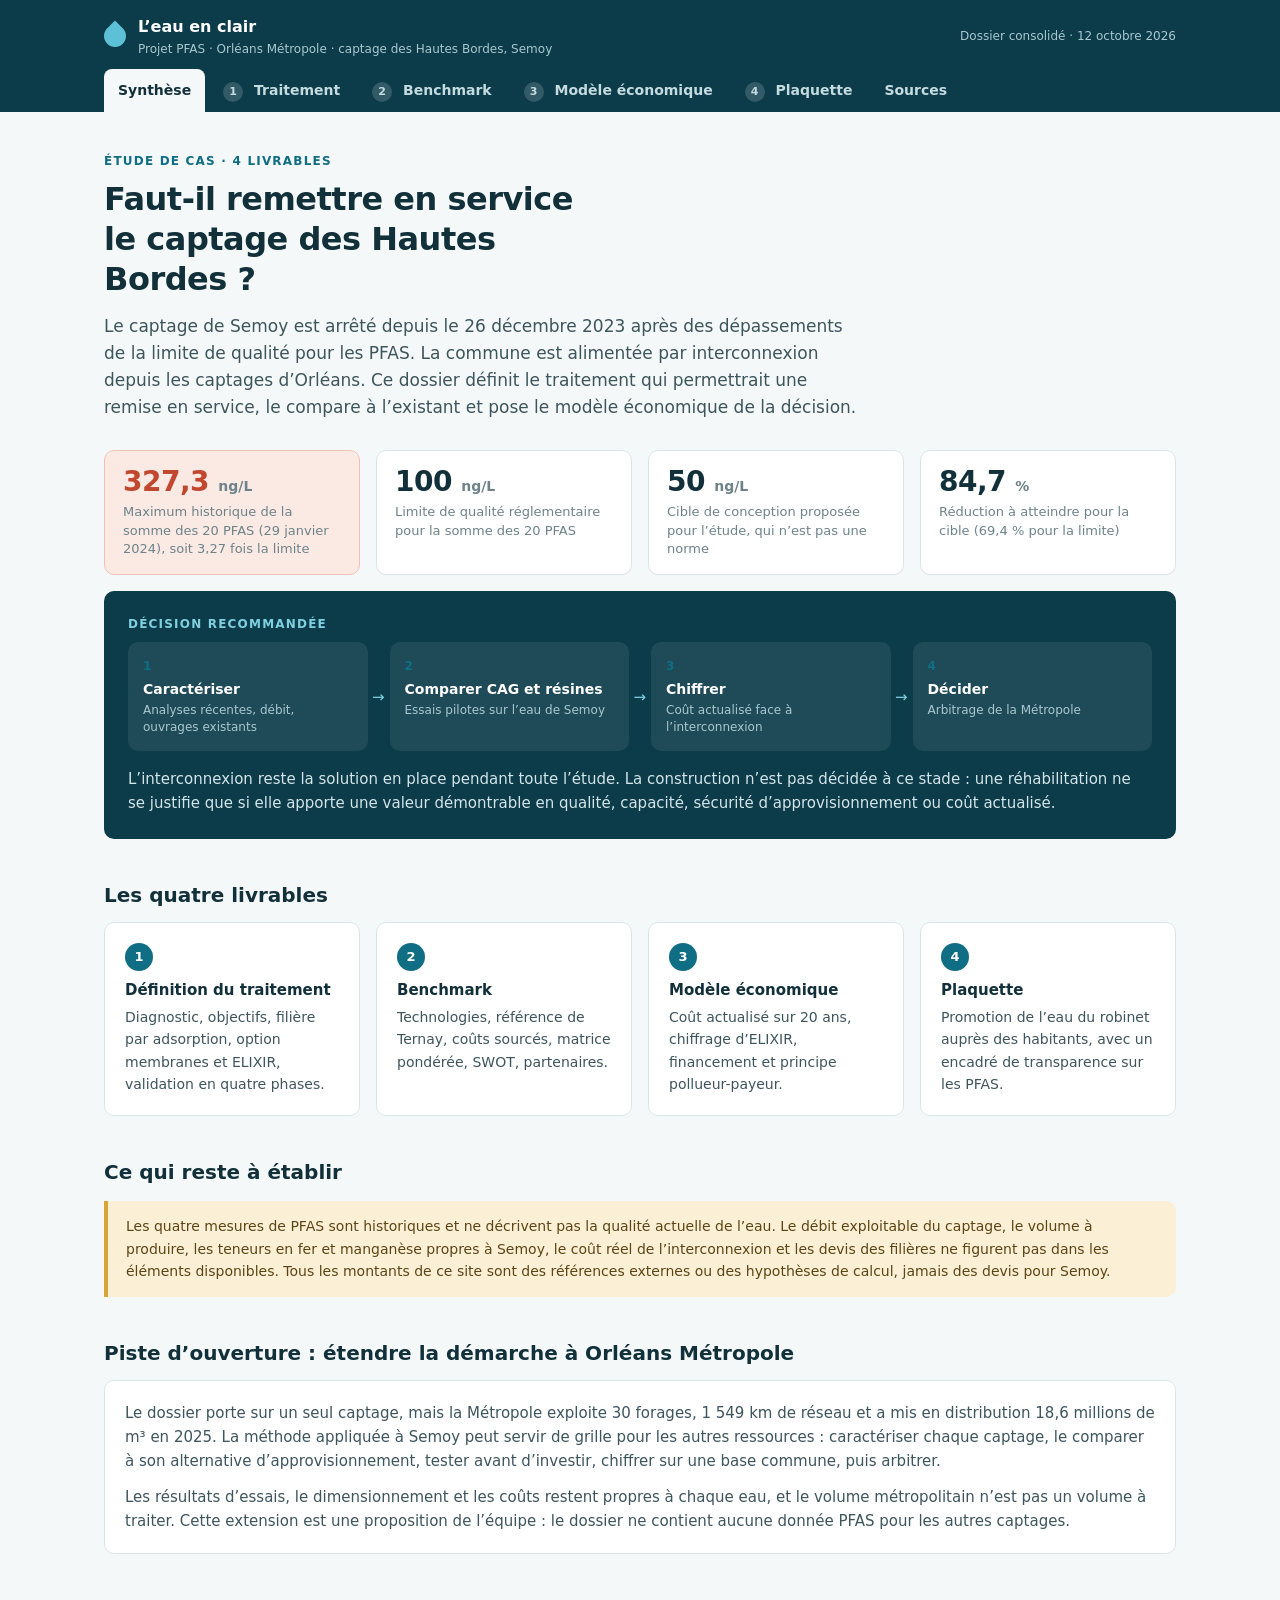
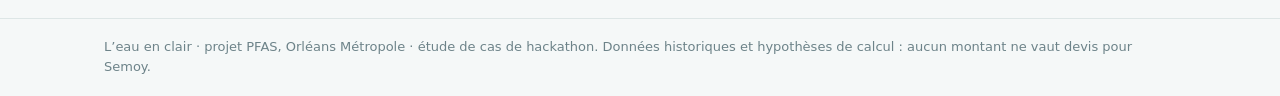
==== index.html @ edf18b6f "livrable1ajust" ====
<!doctype html>
<html lang="fr">
  <head>
    <meta charset="UTF-8" />
    <meta name="viewport" content="width=device-width, initial-scale=1.0" />
    <title>L’eau en clair · Projet PFAS · Orléans Métropole</title>
    <link rel="stylesheet" href="styles.css" />
  </head>
  <body>
    <header class="site-header">
      <div class="wrap header-row">
        <a class="brand" href="#synthese">
          <span class="brand-drop" aria-hidden="true"></span>
          <span><strong>L’eau en clair</strong><small>Projet PFAS · Orléans Métropole · captage des Hautes Bordes, Semoy</small></span>
        </a>
        <span class="header-date">Dossier consolidé · 12 octobre 2026</span>
      </div>
      <nav class="wrap tabs" aria-label="Livrables">
        <a href="#synthese">Synthèse</a>
        <a href="#traitement"><b>1</b> Traitement</a>
        <a href="#benchmark"><b>2</b> Benchmark</a>
        <a href="#economie"><b>3</b> Modèle économique</a>
        <a href="#plaquette"><b>4</b> Plaquette</a>
        <a href="#sources">Sources</a>
      </nav>
    </header>

    <main class="wrap">
      <!-- ================= SYNTHÈSE ================= -->
      <section class="view" id="synthese">
        <div class="hero">
          <p class="kicker">Étude de cas · 4 livrables</p>
          <h1>Faut-il remettre en service le captage des Hautes Bordes&nbsp;?</h1>
          <p class="lead">Le captage de Semoy est arrêté depuis le 26 décembre 2023 après des dépassements de la limite de qualité pour les PFAS. La commune est alimentée par interconnexion depuis les captages d’Orléans. Ce dossier définit le traitement qui permettrait une remise en service, le compare à l’existant et pose le modèle économique de la décision.</p>
        </div>

        <div class="grid g4">
          <div class="stat alert"><strong>327,3 <span>ng/L</span></strong><small>Maximum historique de la somme des 20 PFAS (29 janvier 2024), soit 3,27 fois la limite</small></div>
          <div class="stat"><strong>100 <span>ng/L</span></strong><small>Limite de qualité réglementaire pour la somme des 20 PFAS</small></div>
          <div class="stat"><strong>50 <span>ng/L</span></strong><small>Cible de conception proposée pour l’étude, qui n’est pas une norme</small></div>
          <div class="stat"><strong>84,7 <span>%</span></strong><small>Réduction à atteindre pour la cible (69,4 % pour la limite)</small></div>
        </div>

        <div class="decision">
          <p class="kicker">Décision recommandée</p>
          <ol class="flow">
            <li><strong>Caractériser</strong><span>Analyses récentes, débit, ouvrages existants</span></li>
            <li><strong>Comparer CAG et résines</strong><span>Essais pilotes sur l’eau de Semoy</span></li>
            <li><strong>Chiffrer</strong><span>Coût actualisé face à l’interconnexion</span></li>
            <li><strong>Décider</strong><span>Arbitrage de la Métropole</span></li>
          </ol>
          <p>L’interconnexion reste la solution en place pendant toute l’étude. La construction n’est pas décidée à ce stade : une réhabilitation ne se justifie que si elle apporte une valeur démontrable en qualité, capacité, sécurité d’approvisionnement ou coût actualisé.</p>
        </div>

        <h2>Les quatre livrables</h2>
        <div class="grid g4">
          <a class="card link-card" href="#traitement"><span class="num">1</span><h3>Définition du traitement</h3><p>Diagnostic, objectifs, filière par adsorption, option membranes et ELIXIR, validation en quatre phases.</p></a>
          <a class="card link-card" href="#benchmark"><span class="num">2</span><h3>Benchmark</h3><p>Technologies, référence de Ternay, coûts sourcés, matrice pondérée, SWOT, partenaires.</p></a>
          <a class="card link-card" href="#economie"><span class="num">3</span><h3>Modèle économique</h3><p>Coût actualisé sur 20 ans, chiffrage d’ELIXIR, financement et principe pollueur-payeur.</p></a>
          <a class="card link-card" href="#plaquette"><span class="num">4</span><h3>Plaquette</h3><p>Promotion de l’eau du robinet auprès des habitants, avec un encadré de transparence sur les PFAS.</p></a>
        </div>

        <h2>Ce qui reste à établir</h2>
        <div class="note">
          <p>Les quatre mesures de PFAS sont historiques et ne décrivent pas la qualité actuelle de l’eau. Le débit exploitable du captage, le volume à produire, les teneurs en fer et manganèse propres à Semoy, le coût réel de l’interconnexion et les devis des filières ne figurent pas dans les éléments disponibles. Tous les montants de ce site sont des références externes ou des hypothèses de calcul, jamais des devis pour Semoy.</p>
        </div>

        <h2>Piste d’ouverture : étendre la démarche à Orléans Métropole</h2>
        <div class="card">
          <p>Le dossier porte sur un seul captage, mais la Métropole exploite 30 forages, 1 549 km de réseau et a mis en distribution 18,6 millions de m³ en 2025. La méthode appliquée à Semoy peut servir de grille pour les autres ressources : caractériser chaque captage, le comparer à son alternative d’approvisionnement, tester avant d’investir, chiffrer sur une base commune, puis arbitrer.</p>
          <p>Les résultats d’essais, le dimensionnement et les coûts restent propres à chaque eau, et le volume métropolitain n’est pas un volume à traiter. Cette extension est une proposition de l’équipe : le dossier ne contient aucune donnée PFAS pour les autres captages.</p>
        </div>
      </section>

      <!-- ================= LIVRABLE 1 ================= -->
      <section class="view" id="traitement">
        <div class="hero">
          <p class="kicker">Livrable 1</p>
          <h1>Définition du traitement nécessaire</h1>
          <p class="lead">Le captage des Hautes Bordes est arrêté depuis le 26 décembre 2023 suite aux dépassements PFAS. Alimentée par Orléans depuis, la commune étudie ici les conditions techniques d’une remise en service (faisabilité, traitement, coûts), tout en prenant en compte la chimie spécifique de l’eau (fer et manganèse).</p>
        </div>

        <h2>Diagnostic : quatre mesures historiques</h2>
        <div class="grid g2">
          <div class="card">
            <div class="chart" role="img" aria-label="Somme des 20 PFAS : 207,2 ng/L le 7 novembre 2023, 159,6 le 5 décembre 2023, 305,5 le 11 janvier 2024, 327,3 le 29 janvier 2024, pour une limite de 100 ng/L">
              <div class="chart-line limit"><span>Limite 100 ng/L</span></div>
              <div class="chart-line target"><span>Cible 50 ng/L</span></div>
              <div class="bar" style="--v:207.2"><b>207,2</b><small>7 nov. 2023</small></div>
              <div class="bar" style="--v:159.6"><b>159,6</b><small>5 déc. 2023</small></div>
              <div class="bar" style="--v:305.5"><b>305,5</b><small>11 janv. 2024</small></div>
              <div class="bar" style="--v:327.3"><b>327,3</b><small>29 janv. 2024</small></div>
            </div>
            <p class="caption">Somme des 20 PFAS, en ng/L.</p>
          </div>
          <div class="card">
            <h3>Ce que montrent les analyses</h3>
            <p>Les quatre prélèvements dépassent la limite de qualité. Le détail fait apparaître PFHxS, PFOA, PFOS, PFHxA, PFPeA et PFHpA.</p>
            <p>Ce mélange comprend des PFAS à chaînes relativement courtes, dont le comportement d’adsorption diffère. Le traitement doit donc être évalué sur chaque molécule, et pas seulement sur la somme.</p>
            <p>Certaines eaux souterraines de la Métropole sont riches en fer et en manganèse. Si c’est le cas à Semoy, une déferrisation et une démanganisation doivent précéder le traitement des PFAS pour limiter le colmatage et préserver les médias.</p>
            <p class="small-note">Fer, manganèse, matière organique, turbidité, pH et autres ions du captage ne sont pas établis. Une nouvelle campagne de mesures est nécessaire avant tout dimensionnement.</p>
          </div>
        </div>

        <h2>Objectifs du traitement</h2>
        <div class="grid g5">
          <div class="card mini"><h3>Sanitaire</h3><p>Respecter 100 ng/L pour la somme des 20 PFAS et les autres exigences applicables. Soit une réduction d’au moins 69,4 % par rapport au pic historique.</p></div>
          <div class="card mini"><h3>Conception</h3><p>Viser 50 ng/L en sortie pour disposer d’une marge opérationnelle. Soit une réduction d’au moins 84,7 % pour atteindre cet objectif de sécurité.</p></div>
          <div class="card mini"><h3>Technique</h3><p>Fonctionnement stable et continu, risque de percée des filtres limité.</p></div>
          <div class="card mini"><h3>Économique</h3><p>Minimiser le coût complet du mètre cube d’eau conforme.</p></div>
          <div class="card mini"><h3>Environnemental</h3><p>Gestion traçable des médias et déchets contenant les PFAS captés.</p></div>
        </div>

        <h2>Filière recommandée : adsorption sélective</h2>
        <ol class="flow six">
          <li><strong>Captage et contrôle</strong><span>Analyse de l’eau brute</span></li>
          <li><strong>Prétraitement</strong><span>Fer et manganèse, si nécessaire</span></li>
          <li class="key"><strong>Adsorption des PFAS</strong><span>Résines ou charbon actif, colonnes tête et sécurité</span></li>
          <li><strong>Surveillance</strong><span>Prélèvements à l’entrée, entre colonnes, en sortie</span></li>
          <li><strong>Désinfection</strong><span>Contrôles puis distribution</span></li>
          <li><strong>Déchets PFAS</strong><span>Filière spécialisée et traçabilité</span></li>
        </ol>
        <p>Deux médias sont à mettre en concurrence sur l’eau de Semoy : les résines échangeuses d’anions spécifiques aux PFAS, à tester en premier en raison de la diversité des molécules, et le charbon actif granulaire (CAG), référence mature déjà utilisée sur d’autres installations métropolitaines. Les installer en série ne se justifie que si les essais démontrent un gain significatif au regard du surcoût.</p>
        <div data-table="mediaCompare"></div>

        <h2>Trois scénarios techniques</h2>
        <div class="segmented" id="scenarioTabs" role="tablist"></div>
        <div class="card" id="scenarioPanel"></div>
        <p class="small-note">Ordre de grandeur illustratif : pour 500 m³/j d’eau brute et 10 % de concentrat, il faudrait gérer 50 m³/j de rejets, bien au-delà d’une machine ELIXIR annoncée à 4–5 m³/j. Le débit et le taux de concentrat réels de Semoy sont inconnus.</p>

        <h2>Justification du choix technique</h2>
        <div class="table-wrap stack">
          <table>
            <thead>
              <tr><th scope="col">Critère</th><th scope="col">Résines spécifiques PFAS</th><th scope="col">Charbon actif granulaire (CAG)</th></tr>
            </thead>
            <tbody>
              <tr><td data-label="Critère"><strong>Élimination des PFAS</strong></td><td data-label="Résines spécifiques PFAS">Bonne à très bonne</td><td data-label="Charbon actif granulaire (CAG)">Bonne à très bonne</td></tr>
              <tr><td data-label="Critère"><strong>PFAS à chaînes courtes</strong></td><td data-label="Résines spécifiques PFAS">Potentiellement avantageux</td><td data-label="Charbon actif granulaire (CAG)">Percée parfois plus rapide</td></tr>
              <tr><td data-label="Critère"><strong>Déchets générés</strong></td><td data-label="Résines spécifiques PFAS">Résines usées contaminées</td><td data-label="Charbon actif granulaire (CAG)">Charbon usé contaminé</td></tr>
            </tbody>
          </table>
        </div>
        <p><strong>Pourquoi tester les résines en priorité ?</strong> Les analyses montrent des PFAS à chaînes courtes, plus difficiles à retenir avec du charbon. Les essais sur l’eau de Semoy départageront ces deux technologies.</p>

        <h2>Pré-dimensionnement : volume de média</h2>
        <div class="grid g2">
          <div class="card calc">
            <p class="formula">Volume (m³) = débit (m³/h) × temps de contact (min) ÷ 60</p>
            <div class="inputs">
              <label>Débit (m³/h)<input type="number" id="mediaFlow" value="50" min="0" step="5" /></label>
              <label>Temps de contact (min)<input type="number" id="mediaTime" value="5" min="0" step="1" /></label>
            </div>
            <div class="result"><small>Volume théorique pour une colonne</small><strong id="mediaOut">—</strong></div>
            <p class="small-note">Exemple de méthode. Ce volume vaut pour une colonne, pas pour une installation à deux colonnes, et ne constitue pas un dimensionnement de Semoy.</p>
          </div>
          <div class="card">
            <h3>Données nécessaires au dimensionnement</h3>
            <div data-table="sizingData"></div>
          </div>
        </div>

        <h2>Validation avant remise en service</h2>
        <ol class="timeline">
          <li><b>Phase 1</b><strong>Caractérisation du captage</strong><span>Campagne d’analyses actualisée et faisabilité technique.</span></li>
          <li><b>Phase 2</b><strong>Essais comparatifs</strong><span>CAG et résines en parallèle : performance par molécule, saturation, pertes de charge, maintenance.</span></li>
          <li><b>Phase 3</b><strong>Validation technico-économique</strong><span>Investissements, exploitation, déchets, coût par m³, face à l’interconnexion.</span></li>
          <li><b>Phase 4</b><strong>Mise en service conditionnelle</strong><span>Travaux, qualification, conformité démontrée, validations sanitaires.</span></li>
        </ol>
        <p>Le programme d’essais s’étend aux membranes (rétention par PFAS, taux de récupération, conductivité, énergie, flux de concentrat) et à ELIXIR (fiche d’acceptation des effluents, analyse d’un échantillon de concentrat, bilan matière, composés secondaires, capacité annuelle contractuelle).</p>

        <h2>Indicateurs de réussite</h2>
        <div data-table="successIndicators"></div>

        <h2>Conclusion du Livrable 1</h2>
        <div class="decision">
          <p>La solution de sécurité actuelle reste l’interconnexion avec Orléans. La remise en service exige une filière complète (prétraitement + adsorption) dont la viabilité financière et technique dépendra des essais comparatifs entre Résines et Charbon Actif.</p>
        </div>
      </section>

      <!-- ================= LIVRABLE 2 ================= -->
      <section class="view" id="benchmark">
        <div class="hero">
          <p class="kicker">Livrable 2</p>
          <h1>Benchmark des solutions et bonnes pratiques</h1>
          <p class="lead">Le maintien de l’interconnexion est la référence actuelle. Si une réhabilitation est étudiée, charbon actif granulaire et résines spécifiques sont les deux technologies à tester en parallèle. Les membranes restent un recours, et le devenir des résidus se prévoit dès la conception.</p>
        </div>

        <h2>Technologies comparées</h2>
        <div data-table="benchTech"></div>
        <div class="note"><p>Retirer les PFAS de l’eau distribuée n’est pas les détruire : le charbon et les résines les piègent, les membranes les concentrent, et ELIXIR serait un traitement séparé d’effluents admis. La compatibilité des charbons et résines usés avec ELIXIR ne peut pas être présumée.</p></div>

        <h2>Membranes et ELIXIR</h2>
        <div data-table="benchMembranes"></div>

        <h2>Référence industrielle : l’usine de Ternay (SUEZ)</h2>
        <div class="grid g2">
          <div class="card">
            <p>À Ternay (Rhône-Sud), six filtres existants ont été transformés en réacteurs Carbazur® Simplex à charbon actif renouvelable en continu, après des essais en laboratoire et plus de deux ans d’essais en conditions réelles.</p>
            <div class="grid g2 tight">
              <div class="stat"><strong>5,6 <span>M m³/an</span></strong><small>d’eau potable produite</small></div>
              <div class="stat"><strong>170 000</strong><small>personnes desservies</small></div>
            </div>
            <p class="small-note">Le coût n’est pas indiqué dans la présentation. La référence renforce la crédibilité du CAG, sans prouver son coût ni son efficacité sur l’eau de Semoy.</p>
          </div>
          <div class="card">
            <h3>Enseignements pour Semoy</h3>
            <ul class="list">
              <li>Étudier le réemploi des ouvrages existants avant de prévoir une usine neuve.</li>
              <li>Prévoir des essais de percée et valider la durée de vie des médias.</li>
              <li>Comparer les contraintes d’exploitation et de déchets de plusieurs configurations.</li>
              <li>L’échelle de Ternay n’est pas transposable directement.</li>
            </ul>
          </div>
        </div>

        <h2>Coûts publiés : unités mobiles CAG de Saint-Louis Agglomération</h2>
        <div data-table="saintLouis"></div>
        <p class="small-note">Ratio = coût sur deux ans ÷ (730 jours × production journalière annoncée). Il suppose une production continue au volume prévu : ce n’est ni un tarif contractuel ni une estimation pour Semoy, et les trois lignes ne dessinent pas une courbe universelle d’économie d’échelle.</p>

        <h2>Matrice pondérée</h2>
        <div class="grid g2">
          <div class="card">
            <div data-table="matrix"></div>
            <p class="small-note">Notes de 1 à 5, provisoires. Le coût est noté à l’identique pour CAG et résines faute de devis comparables, pour ne pas déclarer à tort un gagnant économique.</p>
          </div>
          <div class="card calc">
            <h3>Tester la sensibilité du classement</h3>
            <label class="range">Poids du coût : <b id="costWeightOut">25 %</b>
              <input type="range" id="costWeight" min="15" max="35" step="5" value="25" />
            </label>
            <p class="small-note">L’écart est redistribué sur l’efficacité (deux tiers) et l’intégration au site (un tiers).</p>
            <div class="inputs">
              <label>Note de coût du CAG<select id="costCag"><option>1</option><option>2</option><option selected>3</option><option>4</option><option>5</option></select></label>
              <label>Note de coût des résines<select id="costResin"><option>1</option><option>2</option><option selected>3</option><option>4</option><option>5</option></select></label>
            </div>
            <div id="matrixScores" class="scores"></div>
            <p class="small-note" id="matrixVerdict"></p>
          </div>
        </div>
        <p class="small-note">Une seconde grille, issue du document sur ELIXIR et les membranes, donne CAG 73, résines 71, membranes 69 et membranes + ELIXIR 60. Elle repose sur d’autres critères et pondérations : les deux jeux de scores ne sont ni comparables ni fusionnables, et montrent surtout la sensibilité du classement.</p>

        <h2>Interconnexion ou réhabilitation&nbsp;?</h2>
        <div data-table="interVsRehab"></div>

        <h2>SWOT : réhabiliter les Hautes Bordes</h2>
        <div class="swot">
          <div class="s"><h3>Forces</h3><p>Technologies CAG et résines éprouvées, ressource locale récupérable, diversification de la production.</p></div>
          <div class="w"><h3>Faiblesses</h3><p>Investissement et consommables, gestion des résidus PFAS, efficacité à démontrer, éventuel traitement du fer et du manganèse.</p></div>
          <div class="o"><h3>Opportunités</h3><p>Résilience métropolitaine améliorée, compétences des partenaires valorisées, financement d’études et d’investissements, suivi optimisé.</p></div>
          <div class="t"><h3>Menaces</h3><p>Durcissement des exigences, contamination persistante, saturation précoce, investissement non compétitif face à l’interconnexion.</p></div>
        </div>

        <h2>Partenaires : rôles proposés</h2>
        <div data-table="partners"></div>

        <h2>Bonnes pratiques</h2>
        <div class="card">
          <ul class="list cols">
            <li>Protéger les aires d’alimentation des captages.</li>
            <li>Réduire les émissions de PFAS à la source.</li>
            <li>Réaliser des prélèvements réguliers.</li>
            <li>Contrôler en tête et en sortie de traitement.</li>
            <li>Anticiper la percée des médias.</li>
            <li>Assurer la traçabilité des médias usés.</li>
          </ul>
          <p class="small-note">Ces mesures complètent les technologies curatives. L’interconnexion est un scénario de comparaison : sa capacité, sa qualité et sa robustesse restent à vérifier.</p>
        </div>

        <h2>Feuille de route</h2>
        <div data-table="roadmap"></div>
      </section>

      <!-- ================= LIVRABLE 3 ================= -->
      <section class="view" id="economie">
        <div class="hero">
          <p class="kicker">Livrable 3</p>
          <h1>Modèle économique de sécurisation de l’eau potable</h1>
          <p class="lead">Trois scénarios sont comparés sur 20 ans, en coûts supplémentaires par rapport à l’alimentation actuelle : maintien de l’interconnexion, remise en service avec charbon actif granulaire, remise en service avec résines spécifiques PFAS.</p>
        </div>

        <div class="grid g2">
          <div class="card mini"><h3>CAPEX</h3><p>Dépenses d’investissement, payées une fois : ouvrages, filtres, travaux, raccordement.</p></div>
          <div class="card mini"><h3>OPEX</h3><p>Dépenses d’exploitation, récurrentes : médias, énergie, analyses, personnel, déchets.</p></div>
        </div>
        <div class="note"><p>Le site dispose d’une station de déferrisation-démanganisation rénovée en 2022. Sa réutilisation est le principal levier économique à expertiser avant de chiffrer une unité PFAS.</p></div>

        <h2>Simulateur : coût actualisé par m³ conforme</h2>
        <div class="grid g2">
          <div class="card calc">
            <div class="inputs">
              <label>CAPEX (€ HT)<input type="number" id="simCapex" value="1000000" min="0" step="50000" /></label>
              <label>Volume conforme (m³/an)<input type="number" id="simVolume" value="500000" min="0" step="50000" /></label>
              <label>OPEX (€/m³)<input type="number" id="simOpex" value="0.10" min="0" step="0.01" /></label>
              <label>Subventions notifiées (€)<input type="number" id="simGrant" value="0" min="0" step="50000" /></label>
              <label class="wide">Contribution pollueur-payeur contractualisée (€)<input type="number" id="simPolluter" value="0" min="0" step="50000" /></label>
            </div>
            <p class="small-note">Taux d’actualisation de 3 % sur 20 ans, soit un facteur d’annuité de 0,067216. Ce sont des hypothèses de modélisation, pas un taux de prêt.</p>
          </div>
          <div class="card">
            <dl class="results">
              <div><dt>Besoin de fonds propres et de dette</dt><dd id="simNet">—</dd></div>
              <div><dt>Annuité de l’investissement</dt><dd id="simAnnuity">—</dd></div>
              <div><dt>Exploitation annuelle</dt><dd id="simOpexYear">—</dd></div>
              <div><dt>Coût annuel partiel</dt><dd id="simTotal">—</dd></div>
              <div class="main"><dt>Coût partiel par m³</dt><dd id="simPerM3">—</dd></div>
            </dl>
            <p class="small-note">Restent à ajouter déchets, analyses, énergie et renouvellements non couverts, inconnus sans devis. Seules les aides certaines se déduisent : subventions et contribution du pollueur restent à 0 € dans le cas central. Aucune donnée ne confirme que Semoy doit produire 500 000 m³/an.</p>
          </div>
        </div>

        <h2>Paliers de sensibilité du CAPEX</h2>
        <div data-table="capexSteps"></div>

        <h2>Prix vérifiés, nature et limites</h2>
        <div data-table="prices"></div>

        <h2>Seuil de décision</h2>
        <div class="card">
          <p>Soit K<sub>A</sub> le coût annuel additionnel mesuré de l’interconnexion, et K<sub>B</sub>, K<sub>C</sub> le coût annuel équivalent tout compris de chaque option de réhabilitation. Si K<sub>B</sub> dépasse K<sub>A</sub>, la différence est une «&nbsp;prime de résilience&nbsp;» : elle peut se justifier par la diversification des ressources, mais sa valeur doit être décidée et documentée par la Métropole.</p>
        </div>
        <div data-table="missingData"></div>

        <h2>Chiffrage d’ELIXIR</h2>
        <div class="grid g2">
          <div class="card calc">
            <div class="inputs">
              <label>Flux à détruire (m³/j)<input type="number" id="elxFlow" value="5" min="0" step="1" /></label>
              <label>Prix de l’électricité (€/kWh)<input type="number" id="elxPower" value="0.15" min="0" step="0.01" /></label>
            </div>
            <div class="presets" id="elxPresets">
              <button type="button" data-flow="1">1 m³/j</button>
              <button type="button" data-flow="5">5 m³/j</button>
              <button type="button" data-flow="50">50 m³/j · 10 % de 500</button>
              <button type="button" data-flow="500">500 m³/j · eau brute</button>
            </div>
            <dl class="results">
              <div><dt>Volume annuel sur 365 jours</dt><dd id="elxVolume">—</dd></div>
              <div><dt>Unités nécessaires à 1 200 m³/an</dt><dd id="elxUnits">—</dd></div>
              <div><dt>Prestation en usine à 1 000 € HT/m³</dt><dd id="elxService">—</dd></div>
              <div><dt>Location sur site à 480 000 € HT/an par unité</dt><dd id="elxRent">—</dd></div>
              <div><dt>Achat à 3 M€ HT par unité</dt><dd id="elxBuy">—</dd></div>
              <div><dt>Électricité à 250 kWh/m³</dt><dd id="elxEnergy">—</dd></div>
            </dl>
          </div>
          <div class="card">
            <div data-table="elixirOptions"></div>
            <p class="small-note">Tarifs communiqués par l’équipe le 12 octobre 2026, non confirmés par une offre fournisseur. Le prix de l’électricité est hypothétique. La limite de 1 200 m³/an par unité est plus contraignante que les 4–5 m³/j annoncés. L’égalité brute entre achat et location intervient à 6,25 ans, hors financement, entretien et coûts résiduels : ce n’est pas une analyse de rentabilité.</p>
          </div>
        </div>

        <h2>Comparaison économique des voies</h2>
        <div data-table="routes"></div>

        <h2>Financement : guichets et partenaires</h2>
        <div data-table="funders"></div>

        <h2>Pollueur-payeur : trois mécanismes distincts</h2>
        <div class="grid g3">
          <div class="card mini"><h3>Redevances du bassin</h3><p>Les agences de l’eau perçoivent des redevances et les redistribuent par leurs programmes d’intervention. Ce n’est pas une indemnisation directe de la Métropole.</p></div>
          <div class="card mini"><h3>Redevance PFAS 2026</h3><p>La loi de finances pour 2026 crée une redevance sur certains rejets industriels, pour les installations autorisées rejetant plus de 100 g de PFAS par an. Elle vise 28 substances et finance les agences de l’eau.</p></div>
          <div class="card mini"><h3>Responsabilité d’un pollueur identifié</h3><p>Une contribution directe suppose de documenter l’émetteur, les voies de transfert, les responsabilités applicables, les préjudices et leur chiffrage.</p></div>
        </div>
        <div class="note"><p>Le principe pollueur-payeur est un principe de justice environnementale et un axe de plaidoyer territorial. Ce n’est ni un guichet de financement immédiat ni une garantie de recouvrement : sa valeur reste nulle dans le plan de financement tant que rien n’est contractualisé ou établi en justice. S’il devient un acteur du financement, sa contribution se saisit dans le simulateur ci-dessus.</p></div>

        <h2>Plan de financement illustratif pour 1 M€ HT</h2>
        <div data-table="financePlan"></div>
        <p class="small-note">Parts fictives de montage, pas des taux d’intervention annoncés. L’aide à l’innovation reçue par une start-up finance ses propres dépenses de R&amp;D et ne se déduit pas du CAPEX porté par la Métropole. L’impact sur le tarif dépend des volumes facturés et du budget du service : il ne se déduit pas directement du coût de traitement.</p>

        <h2>Plan de déploiement</h2>
        <div data-table="deployment"></div>
      </section>

      <!-- ================= LIVRABLE 4 ================= -->
      <section class="view" id="plaquette">
        <div class="hero no-print">
          <p class="kicker">Livrable 4</p>
          <h1>Plaquette de promotion de l’eau du robinet</h1>
          <p class="lead">Le contenu d’information est désormais sur la page dédiée aux habitants, accessible par le QR code. Proposition à valider par Orléans Métropole avant toute diffusion publique.</p>
          <button type="button" class="button" id="printLeaflet">Imprimer</button>
          <a class="button ghost" href="habitants.html">Voir la page habitants</a>
        </div>

        <article class="leaflet">
          <footer>
            <p class="retain">Choisir l’eau du robinet, c’est privilégier une ressource de proximité, surveillée et facile à utiliser, dans le respect des consignes sanitaires locales.</p>
            <p>Pour en savoir plus : orleans-metropole.fr · bulletins de qualité de l’eau publiés par l’ARS</p>
            <div class="leaflet-qr">
              <img src="assets/qr-habitants.png" alt="QR code vers la page d’information des habitants" />
              <p><b>Scannez pour en savoir plus</b>Ce qu’il s’est passé à Semoy, comment l’eau est contrôlée et où en est l’étude.</p>
            </div>
          </footer>
        </article>
      </section>

      <!-- ================= SOURCES ================= -->
      <section class="view" id="sources">
        <div class="hero">
          <p class="kicker">Traçabilité</p>
          <h1>Sources</h1>
          <p class="lead">Les références externes sont reprises du dossier consolidé sans certification indépendante de chaque contenu ou tarif. L’éligibilité, les délais et les plafonds des aides se confirment auprès de chaque financeur à la date du dépôt.</p>
        </div>
        <div id="sourceList"></div>
      </section>
    </main>

    <footer class="site-footer no-print">
      <div class="wrap">L’eau en clair · projet PFAS, Orléans Métropole · étude de cas de hackathon. Données historiques et hypothèses de calcul : aucun montant ne vaut devis pour Semoy.</div>
    </footer>

    <script src="data.js"></script>
    <script src="app.js"></script>
  </body>
</html>
---- styles.css ----
:root {
  --ink: #12303a;
  --text: #3d555c;
  --muted: #6d8389;
  --line: #dde6e6;
  --bg: #f5f8f8;
  --card: #ffffff;
  --water: #0f6e84;
  --water-soft: #e3f1f4;
  --deep: #0c3b4a;
  --alert: #c2472f;
  --alert-soft: #fbe9e4;
  --ok: #2c7a5b;
  --ok-soft: #e2f3ea;
  --warn: #9a6a12;
  --warn-soft: #fbf0d6;
  --radius: 10px;
}

* { box-sizing: border-box; }

body {
  margin: 0;
  background: var(--bg);
  color: var(--text);
  font: 15px/1.6 "Segoe UI", system-ui, -apple-system, Roboto, Arial, sans-serif;
}

.wrap { max-width: 1120px; margin: 0 auto; padding: 0 24px; }

h1, h2, h3 { color: var(--ink); line-height: 1.25; margin: 0; }
h1 { font-size: 32px; letter-spacing: -0.5px; max-width: 22ch; }
h2 { font-size: 20px; margin: 44px 0 14px; }
h3 { font-size: 15px; margin-bottom: 6px; }
p { margin: 0 0 12px; }
p:last-child { margin-bottom: 0; }
a { color: var(--water); }

/* ---------- En-tête ---------- */
.site-header { background: var(--deep); color: #fff; position: sticky; top: 0; z-index: 10; }
.header-row { display: flex; align-items: center; justify-content: space-between; gap: 16px; padding-top: 14px; padding-bottom: 10px; }
.brand { display: flex; align-items: center; gap: 12px; color: #fff; text-decoration: none; }
.brand strong { display: block; font-size: 16px; }
.brand small { display: block; font-size: 12px; color: #a9c8cf; }
.brand-drop { width: 22px; height: 22px; background: #5cc1d6; border-radius: 0 50% 50% 50%; transform: rotate(45deg); flex-shrink: 0; }
.header-date { font-size: 12px; color: #a9c8cf; white-space: nowrap; }

.tabs { display: flex; gap: 4px; overflow-x: auto; }
.tabs a { color: #c4dbe0; text-decoration: none; font-size: 14px; font-weight: 600; padding: 10px 14px; border-radius: 8px 8px 0 0; white-space: nowrap; }
.tabs a b { display: inline-grid; place-items: center; width: 20px; height: 20px; border-radius: 50%; background: rgba(255, 255, 255, 0.16); font-size: 11px; margin-right: 6px; }
.tabs a:hover { color: #fff; }
.tabs a.active { background: var(--bg); color: var(--ink); }
.tabs a.active b { background: var(--water); color: #fff; }

/* ---------- Vues ---------- */
.view { display: none; padding: 40px 0 64px; }
.view.active { display: block; }

.hero { margin-bottom: 28px; }
.kicker { font-size: 12px; font-weight: 700; letter-spacing: 1.2px; text-transform: uppercase; color: var(--water); margin-bottom: 8px; }
.lead { font-size: 17px; max-width: 70ch; margin-top: 14px; }

/* ---------- Grilles et cartes ---------- */
.grid { display: grid; gap: 16px; }
.grid > *, .flow > *, .timeline > *, .swot > *, .inputs > * { min-width: 0; }
.g2 { grid-template-columns: repeat(2, minmax(0, 1fr)); }
.g3 { grid-template-columns: repeat(3, minmax(0, 1fr)); }
.g4 { grid-template-columns: repeat(4, minmax(0, 1fr)); }
.g5 { grid-template-columns: repeat(5, minmax(0, 1fr)); }
.grid.tight { gap: 10px; margin: 14px 0; }
.grid + .grid, .grid + .note, .note + .grid { margin-top: 16px; }

.card { background: var(--card); border: 1px solid var(--line); border-radius: var(--radius); padding: 20px; }
.card.mini { padding: 16px; }
.card.mini p { font-size: 14px; }

.link-card { display: block; text-decoration: none; color: inherit; transition: border-color 0.15s, transform 0.15s; }
.link-card:hover { border-color: var(--water); transform: translateY(-2px); }
.link-card p { font-size: 14px; }
.num { display: inline-grid; place-items: center; width: 28px; height: 28px; border-radius: 50%; background: var(--water); color: #fff; font-weight: 700; font-size: 13px; margin-bottom: 10px; }

.stat { background: var(--card); border: 1px solid var(--line); border-radius: var(--radius); padding: 16px 18px; }
.stat strong { display: block; font-size: 28px; color: var(--ink); letter-spacing: -0.5px; line-height: 1.1; }
.stat strong span { font-size: 14px; font-weight: 600; color: var(--muted); letter-spacing: 0; }
.stat small { display: block; font-size: 13px; color: var(--muted); margin-top: 6px; line-height: 1.4; }
.stat.alert { border-color: #edc3b9; background: var(--alert-soft); }
.stat.alert strong { color: var(--alert); }

.note { background: var(--warn-soft); border-left: 4px solid #d9a437; border-radius: 0 var(--radius) var(--radius) 0; padding: 14px 18px; margin: 16px 0; color: #5c4514; font-size: 14px; }
.small-note { font-size: 13px; color: var(--muted); margin-top: 12px; }
.caption { font-size: 13px; color: var(--muted); text-align: center; margin-top: 10px; }

.tag { display: inline-block; font-size: 12px; font-weight: 600; padding: 2px 8px; border-radius: 20px; background: #eef2f2; color: var(--text); white-space: nowrap; }
.tag.go { background: var(--ok-soft); color: var(--ok); }
.tag.ref { background: var(--water-soft); color: var(--water); }
.tag.warn { background: var(--warn-soft); color: var(--warn); }

.list { margin: 0; padding-left: 18px; }
.list li { margin-bottom: 6px; }
.list.cols { columns: 2; column-gap: 32px; }

/* ---------- Décision et enchaînements ---------- */
.decision { background: var(--deep); color: #d3e5e9; border-radius: var(--radius); padding: 24px; margin-top: 16px; }
.decision .kicker { color: #7fd0e0; }
.decision .flow { margin-bottom: 16px; }
.decision .flow li { background: rgba(255, 255, 255, 0.08); border-color: transparent; }
.decision .flow strong { color: #fff; }
.decision .flow span { color: #a9c8cf; }
.decision .flow li::after { color: #7fd0e0; }

.flow { list-style: none; margin: 0 0 16px; padding: 0; display: grid; grid-template-columns: repeat(4, 1fr); gap: 22px; counter-reset: step; }
.flow.six { grid-template-columns: repeat(6, 1fr); gap: 18px; }
.flow li { position: relative; background: var(--card); border: 1px solid var(--line); border-radius: var(--radius); padding: 14px; counter-increment: step; }
.flow li::before { content: counter(step); display: block; font-size: 12px; font-weight: 700; color: var(--water); margin-bottom: 4px; }
.flow li::after { content: "→"; position: absolute; right: -18px; top: 50%; transform: translateY(-50%); color: var(--muted); }
.flow li:last-child::after { content: none; }
.flow strong { display: block; font-size: 14px; color: var(--ink); line-height: 1.3; }
.flow span { display: block; font-size: 12px; color: var(--muted); margin-top: 4px; line-height: 1.4; }
.flow li.key { border-color: var(--water); background: var(--water-soft); }

.chain { list-style: none; display: flex; flex-wrap: wrap; gap: 8px 26px; margin: 12px 0 14px; padding: 0; }
.chain li { position: relative; background: var(--water-soft); color: var(--deep); font-size: 13px; font-weight: 600; padding: 6px 12px; border-radius: 6px; }
.chain li + li::before { content: "→"; position: absolute; left: -19px; color: var(--muted); }

.timeline { list-style: none; margin: 0 0 16px; padding: 0; display: grid; grid-template-columns: repeat(4, 1fr); gap: 16px; }
.timeline li { border-top: 3px solid var(--water); padding-top: 12px; }
.timeline b { display: block; font-size: 12px; color: var(--water); text-transform: uppercase; letter-spacing: 1px; }
.timeline strong { display: block; color: var(--ink); margin: 2px 0 4px; }
.timeline span { font-size: 13px; color: var(--muted); }

/* ---------- Graphique ---------- */
.chart { position: relative; height: 260px; display: flex; align-items: flex-end; justify-content: space-around; gap: 16px; padding-bottom: 28px; border-bottom: 1px solid var(--line); --max: 350; }
.bar { position: relative; z-index: 1; width: 18%; height: calc(var(--v) / var(--max) * 100%); background: #d9705b; border-radius: 6px 6px 0 0; }
.bar b { position: absolute; top: -24px; left: 0; right: 0; text-align: center; font-size: 13px; color: var(--ink); }
.bar small { position: absolute; bottom: -26px; left: -20px; right: -20px; text-align: center; font-size: 12px; color: var(--muted); }
.chart-line { position: absolute; left: 0; right: 0; border-top: 2px dashed var(--alert); z-index: 2; bottom: calc(28px + (100% - 28px) * 100 / 350); }
.chart-line.target { border-color: var(--ok); bottom: calc(28px + (100% - 28px) * 50 / 350); }
.chart-line span { position: absolute; left: 0; top: -20px; font-size: 11px; font-weight: 700; color: var(--alert); background: var(--card); padding: 0 4px; }
.chart-line.target span { color: var(--ok); top: 2px; }

/* ---------- Tableaux ---------- */
.table-wrap { overflow-x: auto; background: var(--card); border: 1px solid var(--line); border-radius: var(--radius); }
.card .table-wrap { border: 0; border-radius: 0; }
table { width: 100%; border-collapse: collapse; font-size: 14px; }
th { text-align: left; font-size: 12px; text-transform: uppercase; letter-spacing: 0.6px; color: var(--muted); background: #f0f5f5; padding: 10px 14px; }
td { padding: 10px 14px; border-top: 1px solid var(--line); vertical-align: top; }
td:first-child { color: var(--ink); font-weight: 600; }
td b { color: var(--water); }
table.compact th, table.compact td { padding: 7px 8px; }
table.compact td:not(:first-child), table.compact th:not(:first-child) { text-align: center; }
.card .table-wrap th { background: none; padding-left: 0; }
.card .table-wrap td { padding-left: 0; }

/* ---------- Onglets de scénario ---------- */
.segmented { display: inline-flex; background: #e6eeee; border-radius: 8px; padding: 4px; margin-bottom: 12px; flex-wrap: wrap; }
.segmented button { border: 0; background: none; font: inherit; font-size: 14px; font-weight: 600; color: var(--text); padding: 7px 14px; border-radius: 6px; cursor: pointer; }
.segmented button[aria-selected="true"] { background: var(--card); color: var(--water); box-shadow: 0 1px 3px rgba(12, 59, 74, 0.15); }
#scenarioPanel h3 { font-size: 17px; margin-top: 10px; }

/* ---------- Calculateurs ---------- */
.inputs { display: grid; grid-template-columns: 1fr 1fr; gap: 12px; }
.inputs label, .range { display: block; font-size: 13px; font-weight: 600; color: var(--ink); }
.inputs .wide { grid-column: 1 / -1; }
.inputs input, .inputs select { display: block; width: 100%; margin-top: 5px; padding: 9px 10px; border: 1px solid #c6d4d5; border-radius: 7px; font: inherit; color: var(--ink); background: #fff; }
.inputs input:focus, .inputs select:focus { outline: 2px solid #8fcbd8; border-color: var(--water); }
.range input { display: block; width: 100%; margin-top: 8px; accent-color: var(--water); }
.calc .inputs { margin-top: 12px; }
.calc .inputs:first-child { margin-top: 0; }
.formula { font-weight: 600; color: var(--ink); background: var(--water-soft); padding: 10px 12px; border-radius: 7px; font-size: 14px; }

.result { margin-top: 14px; background: var(--deep); color: #fff; border-radius: 8px; padding: 14px 16px; }
.result small { display: block; font-size: 12px; color: #a9c8cf; }
.result strong { font-size: 26px; }

.results { margin: 0; }
.calc .results { margin-top: 14px; }
.results div { display: flex; justify-content: space-between; align-items: baseline; gap: 16px; padding: 9px 0; border-bottom: 1px solid var(--line); }
.results dt { font-size: 14px; }
.results dd { margin: 0; font-weight: 700; color: var(--ink); white-space: nowrap; }
.results .main { border: 0; background: var(--deep); border-radius: 8px; padding: 12px 14px; margin-top: 10px; }
.results .main dt { color: #c4dbe0; }
.results .main dd { color: #fff; font-size: 22px; }

.presets { display: flex; flex-wrap: wrap; gap: 6px; margin-top: 12px; }
.presets button { border: 1px solid #c6d4d5; background: #fff; border-radius: 20px; padding: 4px 11px; font: inherit; font-size: 12px; color: var(--text); cursor: pointer; }
.presets button:hover { border-color: var(--water); color: var(--water); }

.scores { margin-top: 16px; }
.score-row { display: grid; grid-template-columns: 110px 1fr 40px; align-items: center; gap: 10px; padding: 5px 0; font-size: 14px; }
.score-row b { text-align: right; color: var(--ink); }
.score-bar { height: 10px; background: #e6eeee; border-radius: 6px; overflow: hidden; }
.score-bar i { display: block; height: 100%; background: var(--water); border-radius: 6px; transition: width 0.2s; }
.score-row:first-child .score-bar i { background: var(--ok); }

.button { border: 0; background: var(--water); color: #fff; font: inherit; font-weight: 600; padding: 10px 16px; border-radius: 8px; cursor: pointer; margin-top: 6px; }
.button:hover { background: var(--deep); }

/* ---------- SWOT ---------- */
.swot { display: grid; grid-template-columns: 1fr 1fr; gap: 12px; }
.swot > div { border-radius: var(--radius); padding: 16px 18px; font-size: 14px; }
.swot .s { background: var(--ok-soft); }
.swot .w { background: var(--warn-soft); }
.swot .o { background: var(--water-soft); }
.swot .t { background: var(--alert-soft); }

/* ---------- Plaquette ---------- */
.leaflet { border: 1px solid var(--line); border-radius: 14px; overflow: hidden; max-width: 640px; margin: 0 auto 24px; }
.leaflet footer { background: var(--water-soft); padding: 32px; text-align: center; font-size: 14px; }
.leaflet .retain { font-size: 18px; font-weight: 600; color: var(--deep); }

.button.ghost { display: inline-block; background: none; color: var(--water); border: 1px solid var(--water); text-decoration: none; margin-left: 8px; }
.button.ghost:hover { background: var(--water-soft); }
.leaflet-qr { display: flex; align-items: center; justify-content: center; gap: 20px; margin-top: 24px; text-align: left; }
.leaflet-qr img { width: 150px; height: 150px; border-radius: 8px; background: #fff; }
.leaflet-qr p { max-width: 30ch; }
.leaflet-qr b { display: block; font-size: 15px; color: var(--deep); }

/* ---------- Page habitants ---------- */
.resident-header { background: linear-gradient(135deg, #0f6e84, #17a2b8); color: #fff; padding: 36px 0 32px; }
.resident-header h1 { color: #fff; }
.resident-header .kicker { color: #d5f0f5; }
.resident-header .lead { color: #eaf7f9; }
.resident main { max-width: 820px; padding-bottom: 48px; }
.resident main p, .resident .list { font-size: 16px; }
.resident .card.mini p { font-size: 15px; }
.resident .infographic { margin-top: 20px; }
.steps { list-style: none; margin: 0 0 16px; padding: 0; counter-reset: step; }
.steps li { position: relative; padding: 0 0 18px 46px; counter-increment: step; }
.steps li::before { content: counter(step); position: absolute; left: 0; top: 0; width: 30px; height: 30px; border-radius: 50%; background: var(--water); color: #fff; font-weight: 700; display: grid; place-items: center; }
.steps li:not(:last-child)::after { content: ""; position: absolute; left: 14px; top: 32px; bottom: 2px; width: 2px; background: var(--line); }
.steps strong { display: block; color: var(--ink); }
.steps span { color: var(--muted); font-size: 15px; }

.infographic { max-width: 820px; margin: 0 auto 24px; }
.infographic img { display: block; width: 100%; height: auto; border: 1px solid var(--line); border-radius: 14px; }
.infographic figcaption { font-size: 13px; color: var(--muted); margin-top: 10px; text-align: center; }

/* ---------- Sources ---------- */
.sources { list-style: none; margin: 0; padding: 0; background: var(--card); border: 1px solid var(--line); border-radius: var(--radius); }
.sources li { display: flex; gap: 14px; padding: 11px 16px; border-top: 1px solid var(--line); font-size: 14px; }
.sources li:first-child { border-top: 0; }
.sources b { color: var(--water); min-width: 26px; }
.sources a { overflow-wrap: anywhere; }
#sourceList h2:first-child { margin-top: 0; }

.site-footer { border-top: 1px solid var(--line); padding: 18px 0; font-size: 13px; color: var(--muted); }

/* ---------- Écrans étroits ---------- */
@media (max-width: 900px) {
  table { font-size: 13px; }
  th, td { padding: 9px 10px; }
  .g4, .g5, .g3 { grid-template-columns: repeat(2, minmax(0, 1fr)); }
  .flow, .flow.six { grid-template-columns: repeat(2, minmax(0, 1fr)); }
  .flow li::after { content: none; }
  .timeline { grid-template-columns: repeat(2, minmax(0, 1fr)); }
}

@media (max-width: 720px) {
  .wrap { padding: 0 16px; }
  h1 { font-size: 25px; }
  .lead { font-size: 16px; }
  .header-date { display: none; }
  .g2, .g3, .g4, .g5, .swot, .inputs, .timeline { grid-template-columns: minmax(0, 1fr); }
  .list.cols { columns: 1; }
  .view { padding: 28px 0 48px; }
  h2 { margin-top: 34px; }
  .card { padding: 16px; }
  .tabs a { padding: 9px 11px; font-size: 13px; }
  .button.ghost { margin-left: 0; }
  .leaflet-qr { flex-direction: column; text-align: center; }
  .leaflet footer { padding: 18px 16px; }
  .results div { flex-wrap: wrap; gap: 2px 16px; }
  .score-row { grid-template-columns: 96px 1fr 36px; }
  .chart { gap: 8px; }
  .bar small { font-size: 11px; left: -12px; right: -12px; }
  .sources li { gap: 10px; padding: 10px 12px; }

  /* Tableaux empilés : une fiche par ligne, le nom de colonne au-dessus de chaque valeur */
  .stack thead { display: none; }
  .stack table, .stack tbody, .stack tr, .stack td { display: block; }
  .stack tr { padding: 12px 14px; border-top: 1px solid var(--line); }
  .stack tr:first-child { border-top: 0; }
  .stack td { padding: 0; border: 0; margin-top: 8px; }
  .stack td::before { content: attr(data-label); display: block; font-size: 11px; font-weight: 600; text-transform: uppercase; letter-spacing: 0.5px; color: var(--muted); }
  .stack td:first-child { margin-top: 0; font-size: 15px; }
  .stack td:first-child::before { content: none; }
  .card .stack tr { padding-left: 0; padding-right: 0; }

  table.compact { font-size: 12px; }
  table.compact th { font-size: 10px; letter-spacing: 0; }
  table.compact th, table.compact td { padding: 6px 5px; }
}

/* ---------- Impression : la plaquette seule ---------- */
@media print {
  body { background: #fff; }
  .site-header, .no-print, .view:not(#plaquette) { display: none !important; }
  #plaquette { display: block; padding: 0; }
  .leaflet { border: 0; max-width: none; margin: 0; }
  .leaflet footer { -webkit-print-color-adjust: exact; print-color-adjust: exact; }
}
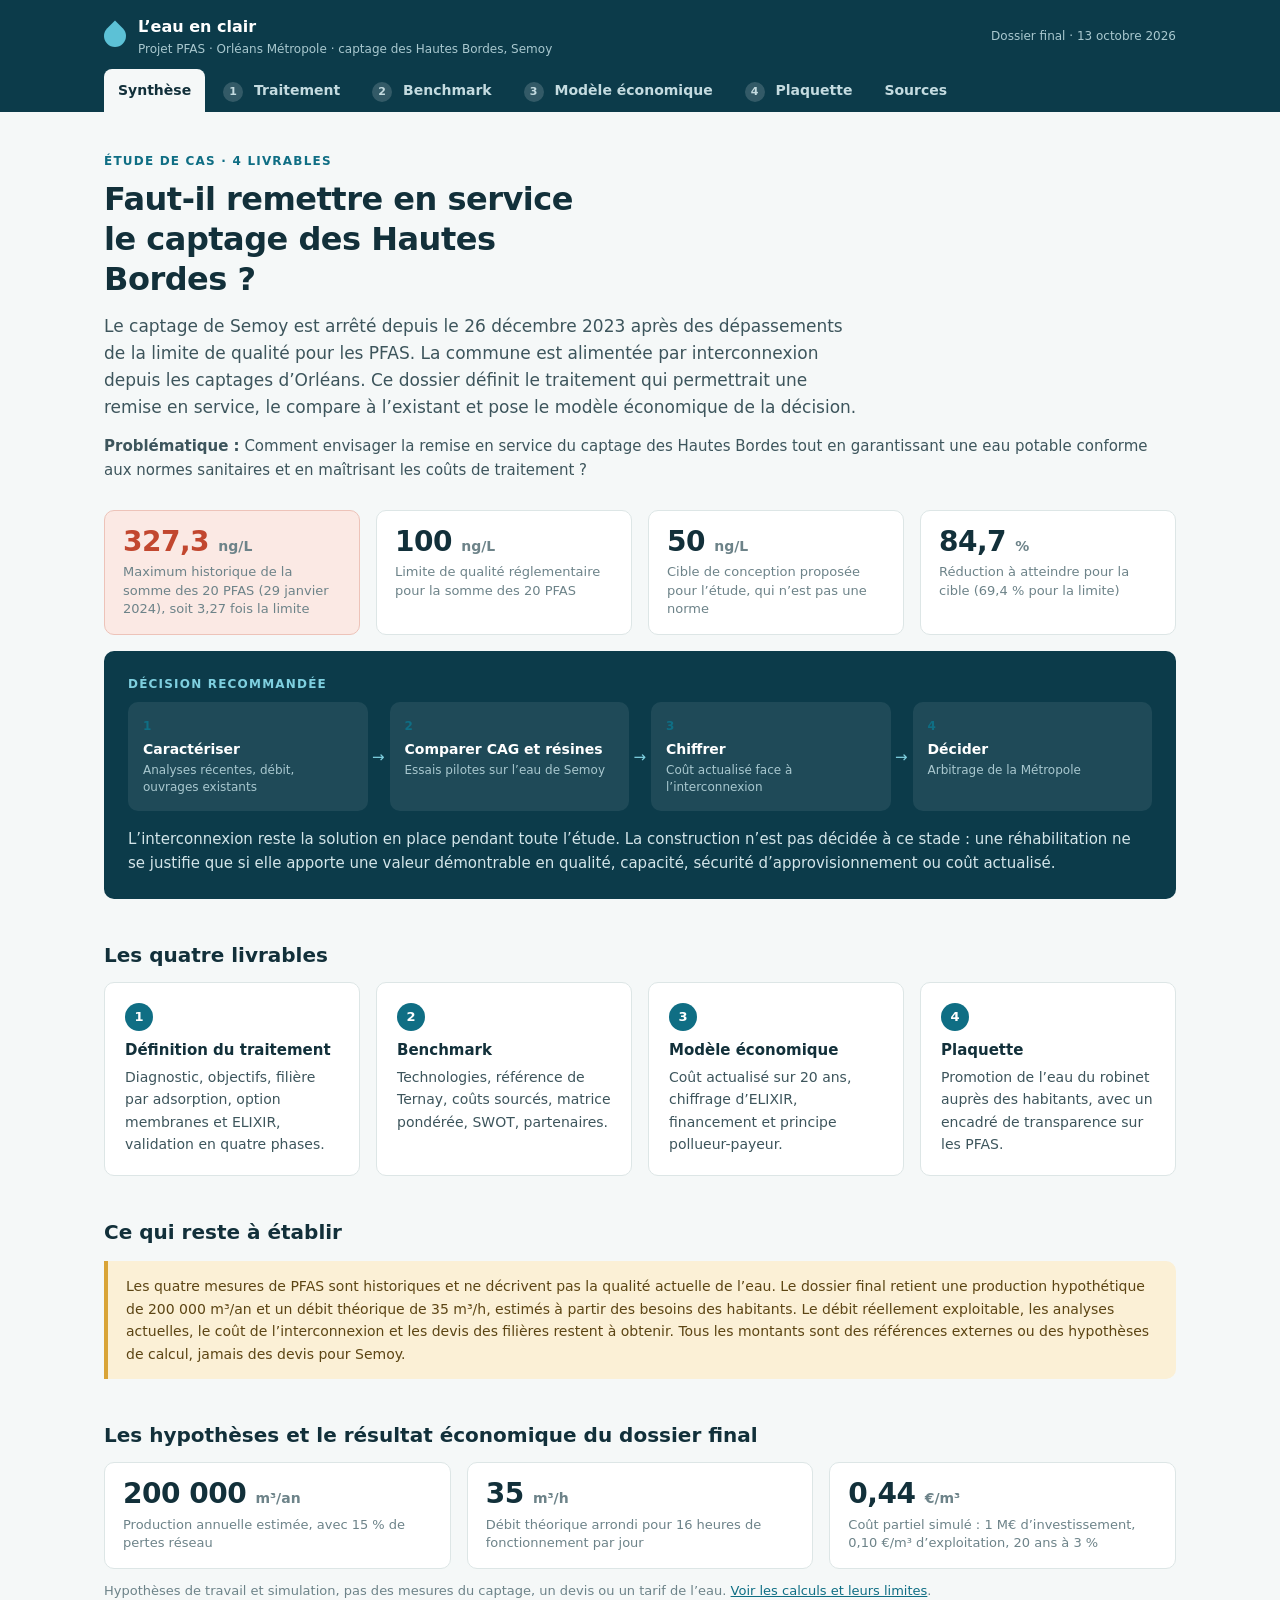
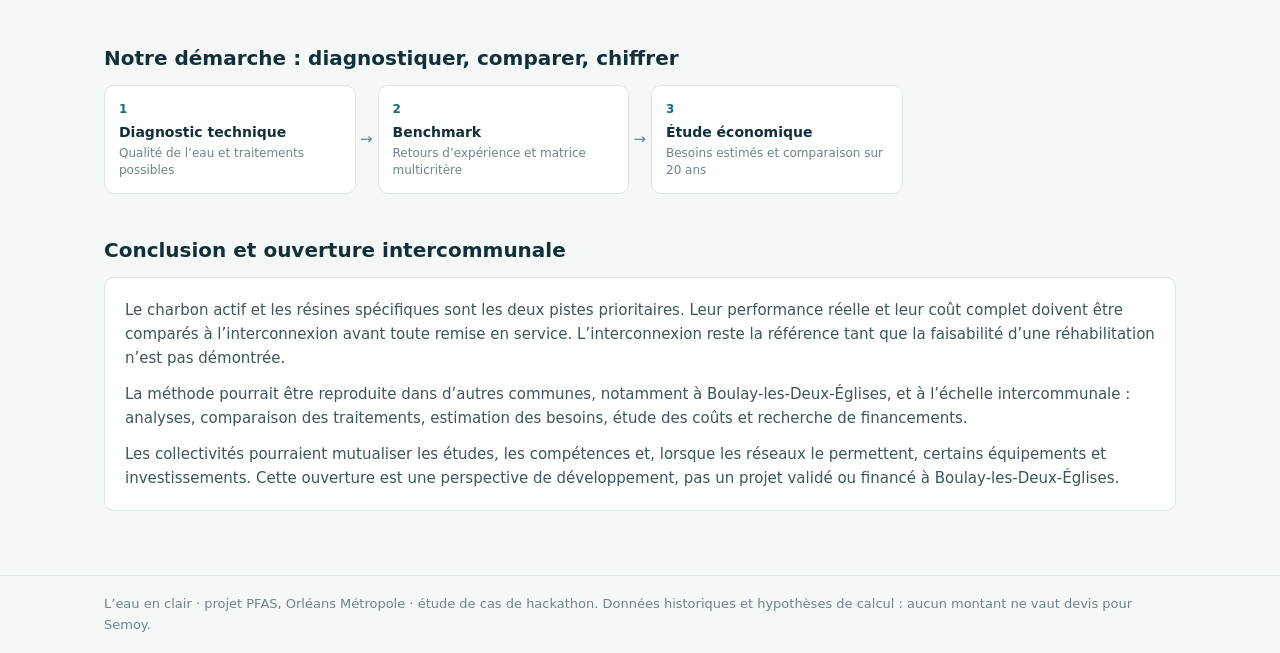
==== commit 8968c7b1: "Aligne le dossier web sur les donnees finales et les simulations Semoy" ====
--- a/index.html
+++ b/index.html
@@ -4,7 +4,7 @@
     <meta charset="UTF-8" />
     <meta name="viewport" content="width=device-width, initial-scale=1.0" />
     <title>L’eau en clair · Projet PFAS · Orléans Métropole</title>
-    <link rel="stylesheet" href="styles.css" />
+    <link rel="stylesheet" href="styles.css?v=habitants-final" />
   </head>
   <body>
     <header class="site-header">
@@ -13,7 +13,7 @@
           <span class="brand-drop" aria-hidden="true"></span>
           <span><strong>L’eau en clair</strong><small>Projet PFAS · Orléans Métropole · captage des Hautes Bordes, Semoy</small></span>
         </a>
-        <span class="header-date">Dossier consolidé · 12 octobre 2026</span>
+        <span class="header-date">Dossier final · 13 octobre 2026</span>
       </div>
       <nav class="wrap tabs" aria-label="Livrables">
         <a href="#synthese">Synthèse</a>
@@ -32,6 +32,7 @@
           <p class="kicker">Étude de cas · 4 livrables</p>
           <h1>Faut-il remettre en service le captage des Hautes Bordes&nbsp;?</h1>
           <p class="lead">Le captage de Semoy est arrêté depuis le 26 décembre 2023 après des dépassements de la limite de qualité pour les PFAS. La commune est alimentée par interconnexion depuis les captages d’Orléans. Ce dossier définit le traitement qui permettrait une remise en service, le compare à l’existant et pose le modèle économique de la décision.</p>
+          <p><strong>Problématique :</strong> Comment envisager la remise en service du captage des Hautes Bordes tout en garantissant une eau potable conforme aux normes sanitaires et en maîtrisant les coûts de traitement ?</p>
         </div>
 
         <div class="grid g4">
@@ -62,13 +63,29 @@
 
         <h2>Ce qui reste à établir</h2>
         <div class="note">
-          <p>Les quatre mesures de PFAS sont historiques et ne décrivent pas la qualité actuelle de l’eau. Le débit exploitable du captage, le volume à produire, les teneurs en fer et manganèse propres à Semoy, le coût réel de l’interconnexion et les devis des filières ne figurent pas dans les éléments disponibles. Tous les montants de ce site sont des références externes ou des hypothèses de calcul, jamais des devis pour Semoy.</p>
-        </div>
-
-        <h2>Piste d’ouverture : étendre la démarche à Orléans Métropole</h2>
+          <p>Les quatre mesures de PFAS sont historiques et ne décrivent pas la qualité actuelle de l’eau. Le dossier final retient une production hypothétique de 200 000 m³/an et un débit théorique de 35 m³/h, estimés à partir des besoins des habitants. Le débit réellement exploitable, les analyses actuelles, le coût de l’interconnexion et les devis des filières restent à obtenir. Tous les montants sont des références externes ou des hypothèses de calcul, jamais des devis pour Semoy.</p>
+        </div>
+
+        <h2>Les hypothèses et le résultat économique du dossier final</h2>
+        <div class="grid g3">
+          <div class="stat"><strong>200 000 <span>m³/an</span></strong><small>Production annuelle estimée, avec 15 % de pertes réseau</small></div>
+          <div class="stat"><strong>35 <span>m³/h</span></strong><small>Débit théorique arrondi pour 16 heures de fonctionnement par jour</small></div>
+          <div class="stat"><strong>0,44 <span>€/m³</span></strong><small>Coût partiel simulé : 1 M€ d’investissement, 0,10 €/m³ d’exploitation, 20 ans à 3 %</small></div>
+        </div>
+        <p class="small-note">Hypothèses de travail et simulation, pas des mesures du captage, un devis ou un tarif de l’eau. <a href="#economie">Voir les calculs et leurs limites</a>.</p>
+
+        <h2>Notre démarche : diagnostiquer, comparer, chiffrer</h2>
+        <ol class="flow">
+          <li><strong>Diagnostic technique</strong><span>Qualité de l’eau et traitements possibles</span></li>
+          <li><strong>Benchmark</strong><span>Retours d’expérience et matrice multicritère</span></li>
+          <li><strong>Étude économique</strong><span>Besoins estimés et comparaison sur 20 ans</span></li>
+        </ol>
+
+        <h2>Conclusion et ouverture intercommunale</h2>
         <div class="card">
-          <p>Le dossier porte sur un seul captage, mais la Métropole exploite 30 forages, 1 549 km de réseau et a mis en distribution 18,6 millions de m³ en 2025. La méthode appliquée à Semoy peut servir de grille pour les autres ressources : caractériser chaque captage, le comparer à son alternative d’approvisionnement, tester avant d’investir, chiffrer sur une base commune, puis arbitrer.</p>
-          <p>Les résultats d’essais, le dimensionnement et les coûts restent propres à chaque eau, et le volume métropolitain n’est pas un volume à traiter. Cette extension est une proposition de l’équipe : le dossier ne contient aucune donnée PFAS pour les autres captages.</p>
+          <p>Le charbon actif et les résines spécifiques sont les deux pistes prioritaires. Leur performance réelle et leur coût complet doivent être comparés à l’interconnexion avant toute remise en service. L’interconnexion reste la référence tant que la faisabilité d’une réhabilitation n’est pas démontrée.</p>
+          <p>La méthode pourrait être reproduite dans d’autres communes, notamment à Boulay-les-Deux-Églises, et à l’échelle intercommunale : analyses, comparaison des traitements, estimation des besoins, étude des coûts et recherche de financements.</p>
+          <p>Les collectivités pourraient mutualiser les études, les compétences et, lorsque les réseaux le permettent, certains équipements et investissements. Cette ouverture est une perspective de développement, pas un projet validé ou financé à Boulay-les-Deux-Églises.</p>
         </div>
       </section>
 
@@ -97,7 +114,7 @@
             <h3>Ce que montrent les analyses</h3>
             <p>Les quatre prélèvements dépassent la limite de qualité. Le détail fait apparaître PFHxS, PFOA, PFOS, PFHxA, PFPeA et PFHpA.</p>
             <p>Ce mélange comprend des PFAS à chaînes relativement courtes, dont le comportement d’adsorption diffère. Le traitement doit donc être évalué sur chaque molécule, et pas seulement sur la somme.</p>
-            <p>Certaines eaux souterraines de la Métropole sont riches en fer et en manganèse. Si c’est le cas à Semoy, une déferrisation et une démanganisation doivent précéder le traitement des PFAS pour limiter le colmatage et préserver les médias.</p>
+            <p>Le captage dispose d’une station de déferrisation-démanganisation rénovée en 2022. Sa réutilisation doit être vérifiée pour limiter les investissements, le colmatage et la dégradation des médias PFAS. Les besoins de prétraitement seront précisés par les analyses actualisées.</p>
             <p class="small-note">Fer, manganèse, matière organique, turbidité, pH et autres ions du captage ne sont pas établis. Une nouvelle campagne de mesures est nécessaire avant tout dimensionnement.</p>
           </div>
         </div>
@@ -123,10 +140,10 @@
         <p>Deux médias sont à mettre en concurrence sur l’eau de Semoy : les résines échangeuses d’anions spécifiques aux PFAS, à tester en premier en raison de la diversité des molécules, et le charbon actif granulaire (CAG), référence mature déjà utilisée sur d’autres installations métropolitaines. Les installer en série ne se justifie que si les essais démontrent un gain significatif au regard du surcoût.</p>
         <div data-table="mediaCompare"></div>
 
-        <h2>Trois scénarios techniques</h2>
+        <h2>Variantes techniques et solutions de recours</h2>
         <div class="segmented" id="scenarioTabs" role="tablist"></div>
         <div class="card" id="scenarioPanel"></div>
-        <p class="small-note">Ordre de grandeur illustratif : pour 500 m³/j d’eau brute et 10 % de concentrat, il faudrait gérer 50 m³/j de rejets, bien au-delà d’une machine ELIXIR annoncée à 4–5 m³/j. Le débit et le taux de concentrat réels de Semoy sont inconnus.</p>
+        <p class="small-note">Avec l’hypothèse de 550 m³/j d’eau brute et un taux illustratif de 10 % de concentrat, il faudrait gérer 55 m³/j de rejets, bien au-delà d’une unité ELIXIR annoncée à 4–5 m³/j. Le débit exploitable et le taux de concentrat réels restent inconnus.</p>
 
         <h2>Justification du choix technique</h2>
         <div class="table-wrap stack">
@@ -148,7 +165,7 @@
           <div class="card calc">
             <p class="formula">Volume (m³) = débit (m³/h) × temps de contact (min) ÷ 60</p>
             <div class="inputs">
-              <label>Débit (m³/h)<input type="number" id="mediaFlow" value="50" min="0" step="5" /></label>
+              <label>Débit (m³/h)<input type="number" id="mediaFlow" value="35" min="0" step="5" /></label>
               <label>Temps de contact (min)<input type="number" id="mediaTime" value="5" min="0" step="1" /></label>
             </div>
             <div class="result"><small>Volume théorique pour une colonne</small><strong id="mediaOut">—</strong></div>
@@ -186,12 +203,26 @@
           <p class="lead">Le maintien de l’interconnexion est la référence actuelle. Si une réhabilitation est étudiée, charbon actif granulaire et résines spécifiques sont les deux technologies à tester en parallèle. Les membranes restent un recours, et le devenir des résidus se prévoit dès la conception.</p>
         </div>
 
+        <h2>Benchmark des solutions</h2>
+        <div data-table="decisionScenarios"></div>
+        <h3>Matrice de notation des technologies</h3>
+        <div data-table="benchmarkScores"></div>
+        <p>Les résines et le charbon actif se détachent grâce à leur rapport efficacité/coût, reléguant l’osmose inverse (énergivore) au rang de solution alternative.</p>
+        <p class="small-note">Classement de référence du Livrable 2. La matrice pondérée ci-dessous permet d’explorer la sensibilité de ces scores aux hypothèses de coût.</p>
+
         <h2>Technologies comparées</h2>
         <div data-table="benchTech"></div>
         <div class="note"><p>Retirer les PFAS de l’eau distribuée n’est pas les détruire : le charbon et les résines les piègent, les membranes les concentrent, et ELIXIR serait un traitement séparé d’effluents admis. La compatibilité des charbons et résines usés avec ELIXIR ne peut pas être présumée.</p></div>
 
         <h2>Membranes et ELIXIR</h2>
         <div data-table="benchMembranes"></div>
+
+        <h2>Références économiques et Cas d’usage</h2>
+        <div class="card">
+          <p><strong>Le précédent de Ternay (SUEZ) :</strong> Modernisation réussie de 6 filtres en filtres à charbon actif (Carbazur®) validée après 2 ans d’essais.</p>
+          <p><strong>Estimation des coûts (Réf. Saint-Louis) :</strong> Le traitement mobile au charbon actif est estimé entre 0,86 € et 1,92 € par m³ selon le débit. Avec l’hypothèse de travail de 200 000 m³/an pour Semoy, un surcoût de 0,20 €/m³ représenterait 40 000 €/an.</p>
+          <p class="small-note">Les références et leur périmètre sont détaillés ci-dessous. Le volume et le surcoût utilisés pour Semoy sont des hypothèses de calcul.</p>
+        </div>
 
         <h2>Référence industrielle : l’usine de Ternay (SUEZ)</h2>
         <div class="grid g2">
@@ -243,16 +274,25 @@
         <h2>Interconnexion ou réhabilitation&nbsp;?</h2>
         <div data-table="interVsRehab"></div>
 
-        <h2>SWOT : réhabiliter les Hautes Bordes</h2>
+        <h2>Analyse SWOT : Remise en service du captage</h2>
         <div class="swot">
-          <div class="s"><h3>Forces</h3><p>Technologies CAG et résines éprouvées, ressource locale récupérable, diversification de la production.</p></div>
-          <div class="w"><h3>Faiblesses</h3><p>Investissement et consommables, gestion des résidus PFAS, efficacité à démontrer, éventuel traitement du fer et du manganèse.</p></div>
-          <div class="o"><h3>Opportunités</h3><p>Résilience métropolitaine améliorée, compétences des partenaires valorisées, financement d’études et d’investissements, suivi optimisé.</p></div>
-          <div class="t"><h3>Menaces</h3><p>Durcissement des exigences, contamination persistante, saturation précoce, investissement non compétitif face à l’interconnexion.</p></div>
-        </div>
-
-        <h2>Partenaires : rôles proposés</h2>
-        <div data-table="partners"></div>
+          <div class="s"><h3>Forces</h3><p>Réutilisation d’une ressource locale, diversification.</p></div>
+          <div class="w"><h3>Faiblesses</h3><p>Coût d’installation, gestion complexe des déchets.</p></div>
+          <div class="o"><h3>Opportunités</h3><p>Amélioration de la sécurité d’approvisionnement.</p></div>
+          <div class="t"><h3>Menaces</h3><p>Évolution stricte des normes, investissement disproportionné face à l’interconnexion.</p></div>
+        </div>
+
+        <h2>Rôle potentiel des partenaires</h2>
+        <div class="card">
+          <ul class="list">
+            <li><strong>SUEZ :</strong> Expertise sur les essais de traitement (charbon/résines).</li>
+            <li><strong>MS4ALL :</strong> Simulation moléculaire pour le choix des médias.</li>
+            <li><strong>Atos :</strong> Outils numériques de suivi et de cartographie.</li>
+            <li><strong>ArianeGroup / Aquarden :</strong> Destruction des concentrats via ELIXIR.</li>
+            <li><strong>Banque des Territoires :</strong> Accompagnement et financement.</li>
+          </ul>
+          <p class="small-note">Orléans Métropole pilote l’étude et arbitre le choix. Le recours à ELIXIR dépend de la compatibilité des concentrats et de la capacité de traitement validée.</p>
+        </div>
 
         <h2>Bonnes pratiques</h2>
         <div class="card">
@@ -285,12 +325,24 @@
         </div>
         <div class="note"><p>Le site dispose d’une station de déferrisation-démanganisation rénovée en 2022. Sa réutilisation est le principal levier économique à expertiser avant de chiffrer une unité PFAS.</p></div>
 
+        <h2>Estimation des besoins en eau de Semoy</h2>
+        <div data-table="waterNeeds"></div>
+        <p class="small-note">Calcul : 3 269 × 143 ÷ 1 000 = 467,5 m³/j consommés ; 467,5 ÷ 0,85 ≈ 550 m³/j à produire ; 550 ÷ 16 ≈ 35 m³/h. Les valeurs annuelles sont arrondies à 171 000 m³ consommés et 200 000 m³ produits. Ce bilan estime les besoins domestiques avec les pertes supposées ; il ne mesure pas la capacité du captage.</p>
+
+        <h2>Simulation de référence : environ 0,44 €/m³</h2>
+        <div class="grid g3">
+          <div class="stat"><strong>67 216 <span>€/an</span></strong><small>Investissement fictif de 1 M€ annualisé sur 20 ans à 3 %</small></div>
+          <div class="stat"><strong>20 000 <span>€/an</span></strong><small>Exploitation supposée : 200 000 m³/an × 0,10 €/m³</small></div>
+          <div class="stat"><strong>0,44 <span>€/m³</span></strong><small>87 216 €/an de coût partiel, soit 0,436 €/m³ avant arrondi</small></div>
+        </div>
+        <p class="small-note">Simulation sans aide : ce coût partiel n’est ni un tarif définitif de l’eau ni un coût complet validé. Analyses, déchets, énergie et renouvellements restent à préciser s’ils ne sont pas déjà couverts par l’hypothèse d’exploitation. Le simulateur ci-dessous permet de modifier ce cas de référence.</p>
+
         <h2>Simulateur : coût actualisé par m³ conforme</h2>
         <div class="grid g2">
           <div class="card calc">
             <div class="inputs">
               <label>CAPEX (€ HT)<input type="number" id="simCapex" value="1000000" min="0" step="50000" /></label>
-              <label>Volume conforme (m³/an)<input type="number" id="simVolume" value="500000" min="0" step="50000" /></label>
+              <label>Volume conforme (m³/an)<input type="number" id="simVolume" value="200000" min="0" step="10000" /></label>
               <label>OPEX (€/m³)<input type="number" id="simOpex" value="0.10" min="0" step="0.01" /></label>
               <label>Subventions notifiées (€)<input type="number" id="simGrant" value="0" min="0" step="50000" /></label>
               <label class="wide">Contribution pollueur-payeur contractualisée (€)<input type="number" id="simPolluter" value="0" min="0" step="50000" /></label>
@@ -305,12 +357,16 @@
               <div><dt>Coût annuel partiel</dt><dd id="simTotal">—</dd></div>
               <div class="main"><dt>Coût partiel par m³</dt><dd id="simPerM3">—</dd></div>
             </dl>
-            <p class="small-note">Restent à ajouter déchets, analyses, énergie et renouvellements non couverts, inconnus sans devis. Seules les aides certaines se déduisent : subventions et contribution du pollueur restent à 0 € dans le cas central. Aucune donnée ne confirme que Semoy doit produire 500 000 m³/an.</p>
+            <p class="small-note">Restent à ajouter déchets, analyses, énergie et renouvellements non couverts, inconnus sans devis. Seules les aides certaines se déduisent : subventions et contribution du pollueur restent à 0 € dans le cas central. Les 200 000 m³/an sont une estimation des besoins, pas un volume exploitable confirmé.</p>
           </div>
         </div>
 
         <h2>Paliers de sensibilité du CAPEX</h2>
         <div data-table="capexSteps"></div>
+
+        <h2>Sensibilité aux dépenses d’exploitation</h2>
+        <div data-table="opexSensitivity"></div>
+        <p class="small-note">Cas fixe : 1 M€ d’investissement, 200 000 m³/an, 20 ans et 3 %, sans aide. Ces coûts partiels illustrent l’effet de la durée de vie et du remplacement des médias ; ils ne départagent pas le CAG et les résines sans essais et devis.</p>
 
         <h2>Prix vérifiés, nature et limites</h2>
         <div data-table="prices"></div>
@@ -331,8 +387,8 @@
             <div class="presets" id="elxPresets">
               <button type="button" data-flow="1">1 m³/j</button>
               <button type="button" data-flow="5">5 m³/j</button>
-              <button type="button" data-flow="50">50 m³/j · 10 % de 500</button>
-              <button type="button" data-flow="500">500 m³/j · eau brute</button>
+              <button type="button" data-flow="55">55 m³/j · 10 % de 550</button>
+              <button type="button" data-flow="550">550 m³/j · eau brute estimée</button>
             </div>
             <dl class="results">
               <div><dt>Volume annuel sur 365 jours</dt><dd id="elxVolume">—</dd></div>
@@ -369,6 +425,8 @@
 
         <h2>Plan de déploiement</h2>
         <div data-table="deployment"></div>
+        <h2>Conclusion économique</h2>
+        <div class="decision"><p>Le scénario illustratif atteint environ 0,44 €/m³ en coût partiel. Sans coût réel de l’interconnexion ni devis comparables du CAG et des résines, aucune option ne peut être déclarée définitivement moins chère. Le modèle fournit une base de comparaison sur 20 ans ; la décision doit reposer sur les essais réels, le coût complet et l’intérêt pour la sécurité d’approvisionnement.</p></div>
       </section>
 
       <!-- ================= LIVRABLE 4 ================= -->
@@ -376,21 +434,13 @@
         <div class="hero no-print">
           <p class="kicker">Livrable 4</p>
           <h1>Plaquette de promotion de l’eau du robinet</h1>
-          <p class="lead">Le contenu d’information est désormais sur la page dédiée aux habitants, accessible par le QR code. Proposition à valider par Orléans Métropole avant toute diffusion publique.</p>
-          <button type="button" class="button" id="printLeaflet">Imprimer</button>
-          <a class="button ghost" href="habitants.html">Voir la page habitants</a>
-        </div>
-
-        <article class="leaflet">
-          <footer>
-            <p class="retain">Choisir l’eau du robinet, c’est privilégier une ressource de proximité, surveillée et facile à utiliser, dans le respect des consignes sanitaires locales.</p>
-            <p>Pour en savoir plus : orleans-metropole.fr · bulletins de qualité de l’eau publiés par l’ARS</p>
-            <div class="leaflet-qr">
-              <img src="assets/qr-habitants.png" alt="QR code vers la page d’information des habitants" />
-              <p><b>Scannez pour en savoir plus</b>Ce qu’il s’est passé à Semoy, comment l’eau est contrôlée et où en est l’étude.</p>
-            </div>
-          </footer>
-        </article>
+          <p class="lead">Scannez le QR code pour découvrir les plaquettes Semoy et Orléans Métropole sur la page dédiée aux habitants.</p>
+          <button type="button" class="button" id="printLeaflet">Imprimer le QR code</button>
+          <a class="button ghost" href="habitants.html?v=plaquettes-finales-2">Voir la page habitants</a>
+        </div>
+        <a class="resident-qr" href="https://neethdseven.github.io/eau-en-clair/habitants.html" aria-label="Consulter la page habitants">
+          <img src="assets/qr-habitants-final.png" width="360" height="360" alt="QR code vers https://neethdseven.github.io/eau-en-clair/habitants.html" />
+        </a>
       </section>
 
       <!-- ================= SOURCES ================= -->
@@ -398,7 +448,7 @@
         <div class="hero">
           <p class="kicker">Traçabilité</p>
           <h1>Sources</h1>
-          <p class="lead">Les références externes sont reprises du dossier consolidé sans certification indépendante de chaque contenu ou tarif. L’éligibilité, les délais et les plafonds des aides se confirment auprès de chaque financeur à la date du dépôt.</p>
+          <p class="lead">Les données de fond du PDF final fourni par l’équipe complètent le dossier consolidé : estimation des besoins, scénarios et simulations économiques. Les références externes restent reprises sans certification indépendante de chaque contenu ou tarif. L’éligibilité, les délais et les plafonds des aides se confirment auprès de chaque financeur à la date du dépôt.</p>
         </div>
         <div id="sourceList"></div>
       </section>
@@ -408,7 +458,7 @@
       <div class="wrap">L’eau en clair · projet PFAS, Orléans Métropole · étude de cas de hackathon. Données historiques et hypothèses de calcul : aucun montant ne vaut devis pour Semoy.</div>
     </footer>
 
-    <script src="data.js"></script>
-    <script src="app.js"></script>
+    <script src="data.js?v=dossier-final-20261013"></script>
+    <script src="app.js?v=dossier-final-20261013"></script>
   </body>
 </html>
--- a/styles.css
+++ b/styles.css
@@ -205,6 +205,10 @@
 
 /* ---------- Plaquette ---------- */
 .leaflet { border: 1px solid var(--line); border-radius: 14px; overflow: hidden; max-width: 640px; margin: 0 auto 24px; }
+.leaflet-gallery { display: grid; grid-template-columns: repeat(auto-fit, minmax(min(100%, 360px), 1fr)); gap: 24px; }
+.leaflet-gallery .leaflet { width: 100%; margin: 0; background: #fff; }
+.leaflet-gallery img { display: block; width: 100%; height: auto; }
+.leaflet-gallery figcaption { padding: 12px 16px; text-align: center; }
 .leaflet footer { background: var(--water-soft); padding: 32px; text-align: center; font-size: 14px; }
 .leaflet .retain { font-size: 18px; font-weight: 600; color: var(--deep); }
 
@@ -224,6 +228,13 @@
 .resident main p, .resident .list { font-size: 16px; }
 .resident .card.mini p { font-size: 15px; }
 .resident .infographic { margin-top: 20px; }
+.resident-leaflets { margin-top: 28px; }
+.resident-leaflets .segmented { display: flex; width: fit-content; gap: 8px; }
+.resident-qr { display: block; width: min(360px, 100%); margin: 24px auto; }
+.resident-qr img { display: block; width: 100%; height: auto; }
+.resident-leaflets .leaflet { background: #fff; }
+.resident-leaflets .leaflet img { display: block; width: 100%; height: auto; }
+.resident-leaflets figcaption { padding: 12px 16px; text-align: center; }
 .steps { list-style: none; margin: 0 0 16px; padding: 0; counter-reset: step; }
 .steps li { position: relative; padding: 0 0 18px 46px; counter-increment: step; }
 .steps li::before { content: counter(step); position: absolute; left: 0; top: 0; width: 30px; height: 30px; border-radius: 50%; background: var(--water); color: #fff; font-weight: 700; display: grid; place-items: center; }
@@ -293,9 +304,14 @@
 
 /* ---------- Impression : la plaquette seule ---------- */
 @media print {
+  @page { size: A4 portrait; margin: 10mm; }
   body { background: #fff; }
   .site-header, .no-print, .view:not(#plaquette) { display: none !important; }
   #plaquette { display: block; padding: 0; }
   .leaflet { border: 0; max-width: none; margin: 0; }
   .leaflet footer { -webkit-print-color-adjust: exact; print-color-adjust: exact; }
-}
+  .leaflet-gallery { display: block; }
+  .leaflet-gallery .leaflet { border: 0; border-radius: 0; break-inside: avoid; break-after: page; }
+  .leaflet-gallery .leaflet:last-child { break-after: auto; }
+  .leaflet-gallery img { width: auto; max-width: 100%; height: auto; max-height: 276mm; margin: 0 auto; }
+}
